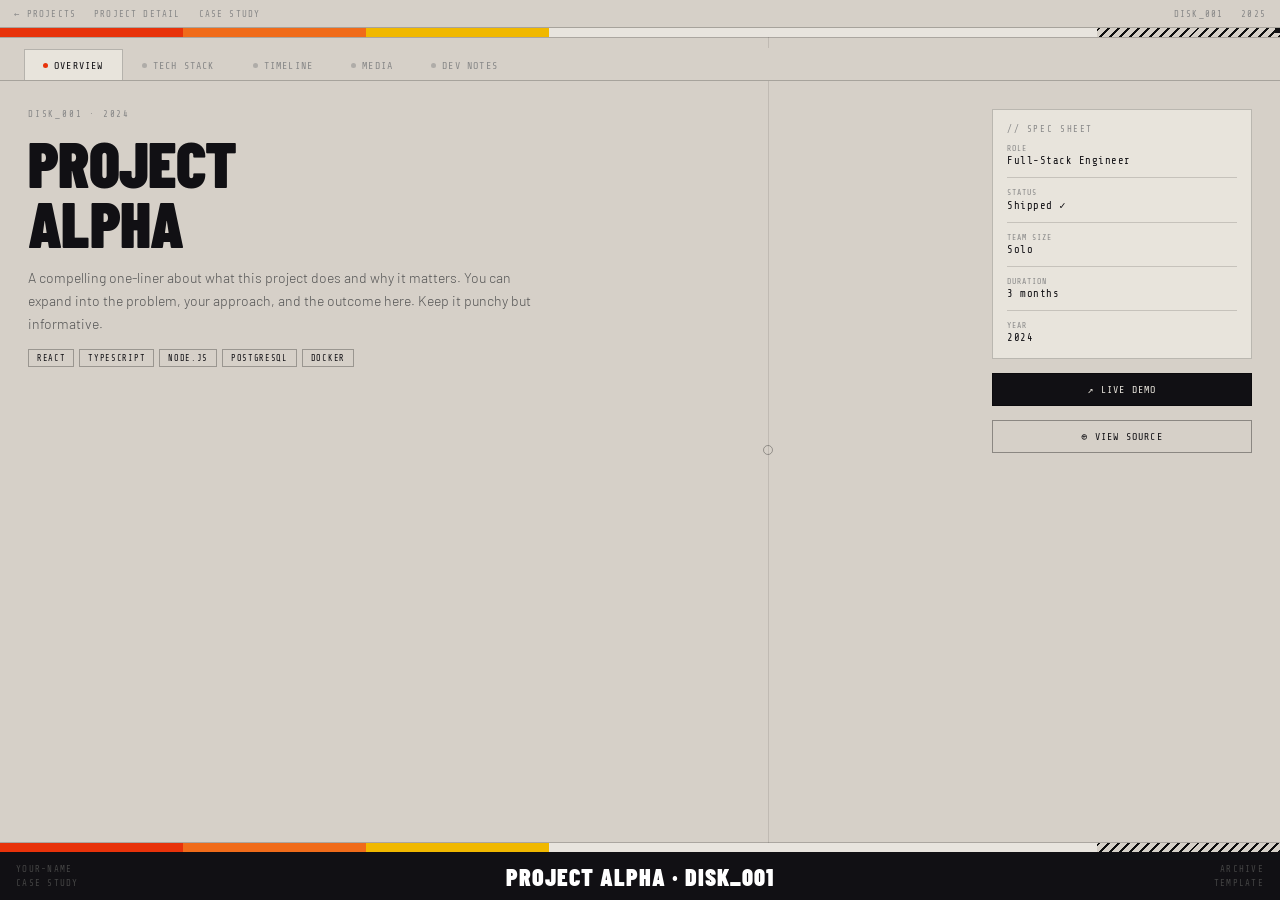
==== project-detail.html @ fe37626b "Add files via upload" ====
<!DOCTYPE html>
<html lang="en">
<head>
  <meta charset="UTF-8">
  <meta name="viewport" content="width=device-width, initial-scale=1.0">
  <title>Project Detail — Your Name</title>
  <link rel="stylesheet" href="style.css">
  <style>
    .detail-layout {
      display: grid;
      grid-template-rows: auto 1fr;
      height: 100%;
    }

    /* ── archive tab bar ── */
    .tab-bar {
      border-bottom: 0.5px solid rgba(0,0,0,0.22);
      display: flex;
      align-items: flex-end;
      gap: 0;
      padding: 0 24px;
      background: var(--bg);
      overflow-x: auto;
      flex-shrink: 0;
    }
    .tab-bar::-webkit-scrollbar { height: 0; }

    .archive-tab {
      font-family: var(--mono);
      font-size: 10px;
      letter-spacing: 0.12em;
      text-transform: uppercase;
      padding: 10px 18px;
      cursor: pointer;
      border: 0.5px solid transparent;
      border-bottom: none;
      color: var(--ink-light);
      background: transparent;
      white-space: nowrap;
      transition: color 0.15s, background 0.15s;
      position: relative;
      bottom: -0.5px;
      display: flex;
      align-items: center;
      gap: 6px;
      user-select: none;
    }
    .archive-tab:hover { color: var(--ink); }
    .archive-tab.active {
      color: var(--ink);
      background: var(--paper);
      border-color: rgba(0,0,0,0.22);
      border-bottom-color: var(--paper);
    }
    .tab-dot {
      width: 5px; height: 5px; border-radius: 50%;
      background: currentColor; opacity: 0.5;
    }
    .archive-tab.active .tab-dot { background: var(--accent); opacity: 1; }

    /* ── tab content ── */
    .tab-content-area {
      overflow: hidden;
      position: relative;
    }

    .tab-panel {
      display: none;
      height: 100%;
      overflow-y: auto;
      padding: 28px 28px;
    }
    .tab-panel::-webkit-scrollbar { width: 4px; }
    .tab-panel::-webkit-scrollbar-thumb { background: rgba(0,0,0,0.15); }
    .tab-panel.active {
      display: grid;
      animation: panelIn 0.25s ease forwards;
    }

    @keyframes panelIn { from{opacity:0;transform:translateY(6px)} to{opacity:1;transform:translateY(0)} }

    /* ── overview panel ── */
    #tab-overview {
      grid-template-columns: 1fr 260px;
      gap: 32px;
      align-content: start;
    }

    .overview-main { display: flex; flex-direction: column; gap: 14px; }
    .proj-num {
      font-family: var(--mono); font-size: 9px;
      letter-spacing: 0.2em; color: var(--ink-light);
      text-transform: uppercase;
    }
    .proj-title {
      font-family: var(--condensed);
      font-size: clamp(2.5rem, 5vw, 4rem);
      font-weight: 900;
      text-transform: uppercase;
      line-height: 0.93;
      letter-spacing: -0.01em;
    }
    .proj-tagline {
      font-size: 14px; color: #555; line-height: 1.65;
      font-weight: 300; max-width: 520px;
    }
    .tag-row { display: flex; flex-wrap: wrap; gap: 5px; }
    .ptag {
      font-family: var(--mono); font-size: 8.5px;
      letter-spacing: 0.08em; padding: 3px 8px;
      border: 0.5px solid rgba(0,0,0,0.28);
      text-transform: uppercase;
    }

    .overview-sidebar { display: flex; flex-direction: column; gap: 14px; }
    .spec-card {
      border: 0.5px solid rgba(0,0,0,0.2);
      padding: 14px;
      background: var(--paper);
      display: flex; flex-direction: column; gap: 10px;
    }
    .spec-card-title {
      font-family: var(--mono); font-size: 9px;
      letter-spacing: 0.18em; color: var(--ink-light);
      text-transform: uppercase;
    }
    .spec-row { display: flex; flex-direction: column; gap: 2px; }
    .spec-label {
      font-family: var(--mono); font-size: 8px;
      letter-spacing: 0.12em; color: var(--ink-light);
      text-transform: uppercase;
    }
    .spec-val {
      font-family: var(--mono); font-size: 10.5px;
      color: var(--ink); letter-spacing: 0.05em;
    }
    .spec-divider { border: none; border-top: 0.5px solid rgba(0,0,0,0.15); }

    .action-btn {
      padding: 10px 14px;
      border: 0.5px solid rgba(0,0,0,0.35);
      background: var(--ink); color: var(--paper);
      font-family: var(--mono); font-size: 10px;
      letter-spacing: 0.12em; text-transform: uppercase;
      cursor: pointer; text-decoration: none; text-align: center;
      display: block;
      transition: background 0.15s;
    }
    .action-btn:hover { background: var(--accent); border-color: var(--accent); }
    .action-btn.outline {
      background: transparent; color: var(--ink);
    }
    .action-btn.outline:hover { background: rgba(0,0,0,0.06); }

    /* ── tech stack panel ── */
    #tab-stack { grid-template-columns: 1fr 1fr; gap: 20px; align-content: start; }

    .stack-section { display: flex; flex-direction: column; gap: 10px; }
    .stack-section-title {
      font-family: var(--mono); font-size: 9px;
      letter-spacing: 0.18em; color: var(--ink-light);
      text-transform: uppercase; padding-bottom: 6px;
      border-bottom: 0.5px solid rgba(0,0,0,0.15);
    }
    .stack-item {
      display: flex; align-items: center; gap: 10px;
      padding: 8px 10px;
      border: 0.5px solid rgba(0,0,0,0.15);
      background: var(--paper);
    }
    .stack-icon {
      font-family: var(--mono); font-size: 9px;
      color: var(--ink-light); min-width: 24px;
      letter-spacing: 0.05em;
    }
    .stack-name { font-size: 13px; font-weight: 500; }
    .stack-role { font-family: var(--mono); font-size: 9px; color: var(--ink-light); margin-left: auto; letter-spacing: 0.08em; }

    /* ── timeline panel ── */
    #tab-timeline { grid-template-columns: 1fr; align-content: start; gap: 0; }

    .timeline { position: relative; padding-left: 28px; }
    .timeline::before {
      content: '';
      position: absolute;
      left: 6px; top: 8px; bottom: 8px;
      width: 0.5px; background: rgba(0,0,0,0.2);
    }
    .timeline-item {
      position: relative;
      padding: 0 0 24px 20px;
      animation: fadeUp 0.3s ease forwards;
    }
    .timeline-dot {
      position: absolute;
      left: -22px; top: 6px;
      width: 8px; height: 8px; border-radius: 50%;
      background: var(--ink);
      border: 2px solid var(--bg);
    }
    .timeline-dot.accent { background: var(--accent); }
    .tl-date {
      font-family: var(--mono); font-size: 9px;
      letter-spacing: 0.12em; color: var(--ink-light);
      text-transform: uppercase; margin-bottom: 3px;
    }
    .tl-title { font-size: 14px; font-weight: 500; margin-bottom: 4px; }
    .tl-desc { font-size: 12.5px; color: #555; line-height: 1.6; font-weight: 300; }

    /* ── media panel ── */
    #tab-media { grid-template-columns: repeat(auto-fill, minmax(200px, 1fr)); gap: 10px; align-content: start; }

    .media-card {
      aspect-ratio: 16/10;
      border: 0.5px solid rgba(0,0,0,0.2);
      background: var(--ink);
      position: relative;
      overflow: hidden;
      cursor: pointer;
    }
    .media-card::after {
      content: attr(data-label);
      position: absolute; inset: 0;
      display: flex; align-items: center; justify-content: center;
      font-family: var(--mono); font-size: 10px;
      letter-spacing: 0.12em; color: rgba(255,255,255,0.3);
      text-transform: uppercase;
    }

    /* ── notes panel ── */
    #tab-notes { grid-template-columns: 1fr; align-content: start; gap: 0; }

    .notes-area {
      border: 0.5px solid rgba(0,0,0,0.2);
      background: var(--paper);
      padding: 20px;
      min-height: 300px;
      font-family: var(--mono);
      font-size: 12px;
      line-height: 1.8;
      color: var(--ink);
      resize: none;
      width: 100%;
      outline: none;
      letter-spacing: 0.04em;
    }
    .notes-header {
      font-family: var(--mono); font-size: 9px;
      letter-spacing: 0.18em; color: var(--ink-light);
      text-transform: uppercase; margin-bottom: 10px;
    }

    hr.panel-divider { border: none; border-top: 0.5px solid rgba(0,0,0,0.15); margin: 6px 0; }
  </style>
</head>
<body>
  <div class="page-wrapper">

    <div class="grid-overlay">
      <div class="gl gl-v" style="left:60%"></div>
      <div class="crosshair" style="top:50%;left:60%"></div>
      <div class="reg-mark" style="top:28px;left:0"></div>
      <div class="reg-mark" style="top:28px;right:0"></div>
    </div>

    <header class="topbar">
      <div class="topbar-left">
        <a href="projects.html" data-nav style="color:inherit;text-decoration:none;letter-spacing:0.13em;">← PROJECTS</a>
        <span>PROJECT DETAIL</span>
        <span>CASE STUDY</span>
      </div>
      <div class="topbar-right">
        <span>DISK_001</span>
        <span>2025</span>
      </div>
    </header>

    <div class="color-bar top">
      <div class="cs cs-red"></div><div class="cs cs-orange"></div>
      <div class="cs cs-yellow"></div><div class="cs cs-white"></div>
      <div class="cs cs-hatch"></div>
    </div>

    <div class="content-area">
      <div class="detail-layout">

        <!-- archive tab bar -->
        <div class="tab-bar">
          <div class="archive-tab active" data-tab="overview"><span class="tab-dot"></span>Overview</div>
          <div class="archive-tab" data-tab="stack"><span class="tab-dot"></span>Tech Stack</div>
          <div class="archive-tab" data-tab="timeline"><span class="tab-dot"></span>Timeline</div>
          <div class="archive-tab" data-tab="media"><span class="tab-dot"></span>Media</div>
          <div class="archive-tab" data-tab="notes"><span class="tab-dot"></span>Dev Notes</div>
        </div>

        <!-- panels -->
        <div class="tab-content-area">

          <!-- OVERVIEW -->
          <div class="tab-panel active" id="tab-overview">
            <div class="overview-main">
              <div class="proj-num">DISK_001 · 2024</div>
              <div class="proj-title">Project<br>Alpha</div>
              <p class="proj-tagline">A compelling one-liner about what this project does and why it matters. You can expand into the problem, your approach, and the outcome here. Keep it punchy but informative.</p>
              <div class="tag-row">
                <span class="ptag">React</span>
                <span class="ptag">TypeScript</span>
                <span class="ptag">Node.js</span>
                <span class="ptag">PostgreSQL</span>
                <span class="ptag">Docker</span>
              </div>
            </div>
            <div class="overview-sidebar">
              <div class="spec-card">
                <div class="spec-card-title">// Spec Sheet</div>
                <div class="spec-row">
                  <span class="spec-label">Role</span>
                  <span class="spec-val">Full-Stack Engineer</span>
                </div>
                <hr class="spec-divider">
                <div class="spec-row">
                  <span class="spec-label">Status</span>
                  <span class="spec-val">Shipped ✓</span>
                </div>
                <hr class="spec-divider">
                <div class="spec-row">
                  <span class="spec-label">Team Size</span>
                  <span class="spec-val">Solo</span>
                </div>
                <hr class="spec-divider">
                <div class="spec-row">
                  <span class="spec-label">Duration</span>
                  <span class="spec-val">3 months</span>
                </div>
                <hr class="spec-divider">
                <div class="spec-row">
                  <span class="spec-label">Year</span>
                  <span class="spec-val">2024</span>
                </div>
              </div>
              <a class="action-btn" href="#" target="_blank">↗ Live Demo</a>
              <a class="action-btn outline" href="#" target="_blank">⊕ View Source</a>
            </div>
          </div>

          <!-- TECH STACK -->
          <div class="tab-panel" id="tab-stack">
            <div class="stack-section">
              <div class="stack-section-title">// Frontend</div>
              <div class="stack-item"><span class="stack-icon">01</span><span class="stack-name">React 18</span><span class="stack-role">UI Framework</span></div>
              <div class="stack-item"><span class="stack-icon">02</span><span class="stack-name">TypeScript</span><span class="stack-role">Language</span></div>
              <div class="stack-item"><span class="stack-icon">03</span><span class="stack-name">Tailwind CSS</span><span class="stack-role">Styling</span></div>
            </div>
            <div class="stack-section">
              <div class="stack-section-title">// Backend</div>
              <div class="stack-item"><span class="stack-icon">04</span><span class="stack-name">Node.js</span><span class="stack-role">Runtime</span></div>
              <div class="stack-item"><span class="stack-icon">05</span><span class="stack-name">PostgreSQL</span><span class="stack-role">Database</span></div>
              <div class="stack-item"><span class="stack-icon">06</span><span class="stack-name">Redis</span><span class="stack-role">Cache</span></div>
            </div>
            <div class="stack-section">
              <div class="stack-section-title">// Infrastructure</div>
              <div class="stack-item"><span class="stack-icon">07</span><span class="stack-name">Docker</span><span class="stack-role">Containers</span></div>
              <div class="stack-item"><span class="stack-icon">08</span><span class="stack-name">AWS EC2</span><span class="stack-role">Hosting</span></div>
            </div>
            <div class="stack-section">
              <div class="stack-section-title">// Tooling</div>
              <div class="stack-item"><span class="stack-icon">09</span><span class="stack-name">Vite</span><span class="stack-role">Build</span></div>
              <div class="stack-item"><span class="stack-icon">10</span><span class="stack-name">GitHub Actions</span><span class="stack-role">CI/CD</span></div>
            </div>
          </div>

          <!-- TIMELINE -->
          <div class="tab-panel" id="tab-timeline">
            <div class="timeline">
              <div class="timeline-item">
                <div class="timeline-dot accent"></div>
                <div class="tl-date">Week 1–2</div>
                <div class="tl-title">Scoping & Architecture</div>
                <div class="tl-desc">Defined the problem space, researched existing solutions, and designed the system architecture. Set up monorepo, CI/CD pipeline, and initial DB schema.</div>
              </div>
              <div class="timeline-item">
                <div class="timeline-dot"></div>
                <div class="tl-date">Week 3–5</div>
                <div class="tl-title">Core Backend</div>
                <div class="tl-desc">Built the API layer, authentication system, and primary data models. Implemented caching strategy and optimized queries for performance.</div>
              </div>
              <div class="timeline-item">
                <div class="timeline-dot"></div>
                <div class="tl-date">Week 6–9</div>
                <div class="tl-title">Frontend Build</div>
                <div class="tl-desc">Developed the full UI from wireframes. Integrated with backend APIs, handled edge cases and loading states, polished interactions.</div>
              </div>
              <div class="timeline-item">
                <div class="timeline-dot"></div>
                <div class="tl-date">Week 10–11</div>
                <div class="tl-title">Testing & QA</div>
                <div class="tl-desc">Wrote unit and integration tests. Load tested the API. Fixed bugs found in user testing sessions.</div>
              </div>
              <div class="timeline-item">
                <div class="timeline-dot accent"></div>
                <div class="tl-date">Week 12</div>
                <div class="tl-title">Deployment & Launch</div>
                <div class="tl-desc">Deployed to production. Monitored metrics for the first week post-launch. Shipped minor patches based on early user feedback.</div>
              </div>
            </div>
          </div>

          <!-- MEDIA -->
          <div class="tab-panel" id="tab-media">
            <div class="media-card" data-label="Screenshot 01"></div>
            <div class="media-card" data-label="Screenshot 02"></div>
            <div class="media-card" data-label="Architecture Diagram"></div>
            <div class="media-card" data-label="Mobile View"></div>
            <div class="media-card" data-label="Dashboard"></div>
            <div class="media-card" data-label="Add Screenshot"></div>
          </div>

          <!-- DEV NOTES -->
          <div class="tab-panel" id="tab-notes">
            <div class="notes-header">// dev_notes.txt — editable</div>
            <textarea class="notes-area" spellcheck="false" placeholder="Add development notes, learnings, challenges, or reflections here...

// CHALLENGES
- Describe a technical challenge you faced and how you solved it.

// LEARNINGS  
- What did this project teach you?
- What would you do differently?

// IMPACT
- User count, performance metrics, or other measurable outcomes.
            "></textarea>
          </div>

        </div>
      </div>
    </div>

    <div class="color-bar bottom">
      <div class="cs cs-red"></div><div class="cs cs-orange"></div>
      <div class="cs cs-yellow"></div><div class="cs cs-white"></div>
      <div class="cs cs-hatch"></div>
    </div>
    <footer class="bottom-bar">
      <div class="bb-left">YOUR-NAME<br>CASE STUDY</div>
      <div class="bb-center">PROJECT ALPHA · DISK_001</div>
      <div class="bb-right">ARCHIVE<br>TEMPLATE</div>
    </footer>
  </div>

  <script src="nav.js"></script>
  <script>
    document.querySelectorAll('.archive-tab').forEach(tab => {
      tab.addEventListener('click', () => {
        document.querySelectorAll('.archive-tab').forEach(t => t.classList.remove('active'));
        document.querySelectorAll('.tab-panel').forEach(p => p.classList.remove('active'));
        tab.classList.add('active');
        document.getElementById('tab-' + tab.dataset.tab).classList.add('active');
      });
    });
  </script>
</body>
</html>
---- style.css ----
@import url('https://fonts.googleapis.com/css2?family=Share+Tech+Mono&family=Barlow:ital,wght@0,300;0,400;0,500;0,700;0,900;1,300&family=Barlow+Condensed:wght@400;700;900&display=swap');

/* ── reset & base ── */
*, *::before, *::after { box-sizing: border-box; margin: 0; padding: 0; }

:root {
  --bg:        #d6d0c8;
  --bg-dark:   #111014;
  --ink:       #111014;
  --ink-mid:   #555;
  --ink-light: #888;
  --accent:    #e8320a;
  --accent2:   #f0b800;
  --green:     #00ffb4;
  --paper:     #e8e4dc;
  --mono:      'Share Tech Mono', monospace;
  --condensed: 'Barlow Condensed', sans-serif;
  --sans:      'Barlow', sans-serif;
  --grid-line: rgba(0,0,0,0.1);
}

html, body {
  height: 100%;
  overflow: hidden;
  background: var(--bg);
  color: var(--ink);
  font-family: var(--sans);
}

/* ── page transitions ── */
.page-wrapper {
  position: fixed;
  inset: 0;
  opacity: 0;
  transform: translateY(12px);
  animation: pageIn 0.45s cubic-bezier(0.22,1,0.36,1) forwards;
}

@keyframes pageIn {
  to { opacity: 1; transform: translateY(0); }
}

.page-exit {
  animation: pageOut 0.3s cubic-bezier(0.4,0,1,1) forwards !important;
}

@keyframes pageOut {
  to { opacity: 0; transform: translateY(-10px); }
}

/* ── grid overlay ── */
.grid-overlay {
  position: fixed;
  inset: 0;
  pointer-events: none;
  z-index: 0;
}
.gl { position: absolute; background: var(--grid-line); }
.gl-h { left: 0; right: 0; height: 0.5px; }
.gl-v { top: 0; bottom: 0; width: 0.5px; }
.crosshair {
  position: absolute;
  width: 10px; height: 10px;
  border: 1px solid rgba(0,0,0,0.3);
  border-radius: 50%;
  transform: translate(-50%,-50%);
}
.reg-mark {
  position: absolute;
  width: 5px; height: 5px;
  background: var(--ink);
}

/* ── topbar ── */
.topbar {
  position: fixed;
  top: 0; left: 0; right: 0;
  height: 28px;
  border-bottom: 0.5px solid rgba(0,0,0,0.22);
  display: flex;
  align-items: center;
  justify-content: space-between;
  padding: 0 14px;
  font-family: var(--mono);
  font-size: 9px;
  letter-spacing: 0.13em;
  color: var(--ink-light);
  text-transform: uppercase;
  z-index: 100;
  background: var(--bg);
}
.topbar-left { display: flex; gap: 18px; }
.topbar-right { display: flex; gap: 18px; align-items: center; }
.status-dot {
  width: 5px; height: 5px; border-radius: 50%;
  background: var(--accent);
  display: inline-block;
  animation: pulse 2.2s ease infinite;
}
@keyframes pulse { 0%,100%{opacity:1} 50%{opacity:0.25} }

/* ── color bar ── */
.color-bar {
  position: fixed;
  left: 0; right: 0;
  height: 10px;
  display: flex;
  z-index: 100;
}
.color-bar.top { top: 28px; border-bottom: 0.5px solid rgba(0,0,0,0.2); }
.color-bar.bottom { bottom: 48px; border-top: 0.5px solid rgba(0,0,0,0.2); }
.cs { flex: 1; }
.cs-red    { background: #e8320a; }
.cs-orange { background: #f06b1a; }
.cs-yellow { background: #f0b800; }
.cs-white  { background: #e8e4de; flex: 3; }
.cs-hatch  {
  flex: 1;
  background: repeating-linear-gradient(-45deg,#111 0,#111 2px,transparent 2px,transparent 7px);
}

/* ── bottom bar ── */
.bottom-bar {
  position: fixed;
  bottom: 0; left: 0; right: 0;
  height: 48px;
  background: var(--bg-dark);
  display: grid;
  grid-template-columns: 1fr auto 1fr;
  align-items: center;
  padding: 0 16px;
  z-index: 100;
}
.bb-left, .bb-right {
  font-family: var(--mono);
  font-size: 9px;
  letter-spacing: 0.14em;
  color: #444;
  text-transform: uppercase;
  line-height: 1.6;
}
.bb-right { text-align: right; }
.bb-center {
  font-family: var(--condensed);
  font-size: clamp(1rem, 2vw, 1.5rem);
  font-weight: 900;
  letter-spacing: 0.04em;
  color: #fff;
  text-transform: uppercase;
  white-space: nowrap;
}

/* ── main content area ── */
.content-area {
  position: fixed;
  top: 48px; /* topbar + colorbar */
  bottom: 58px; /* colorbar + bottombar */
  left: 0; right: 0;
  overflow: hidden;
  z-index: 1;
}

/* ── nav link transition helper ── */
a.nav-link {
  text-decoration: none;
  cursor: pointer;
}
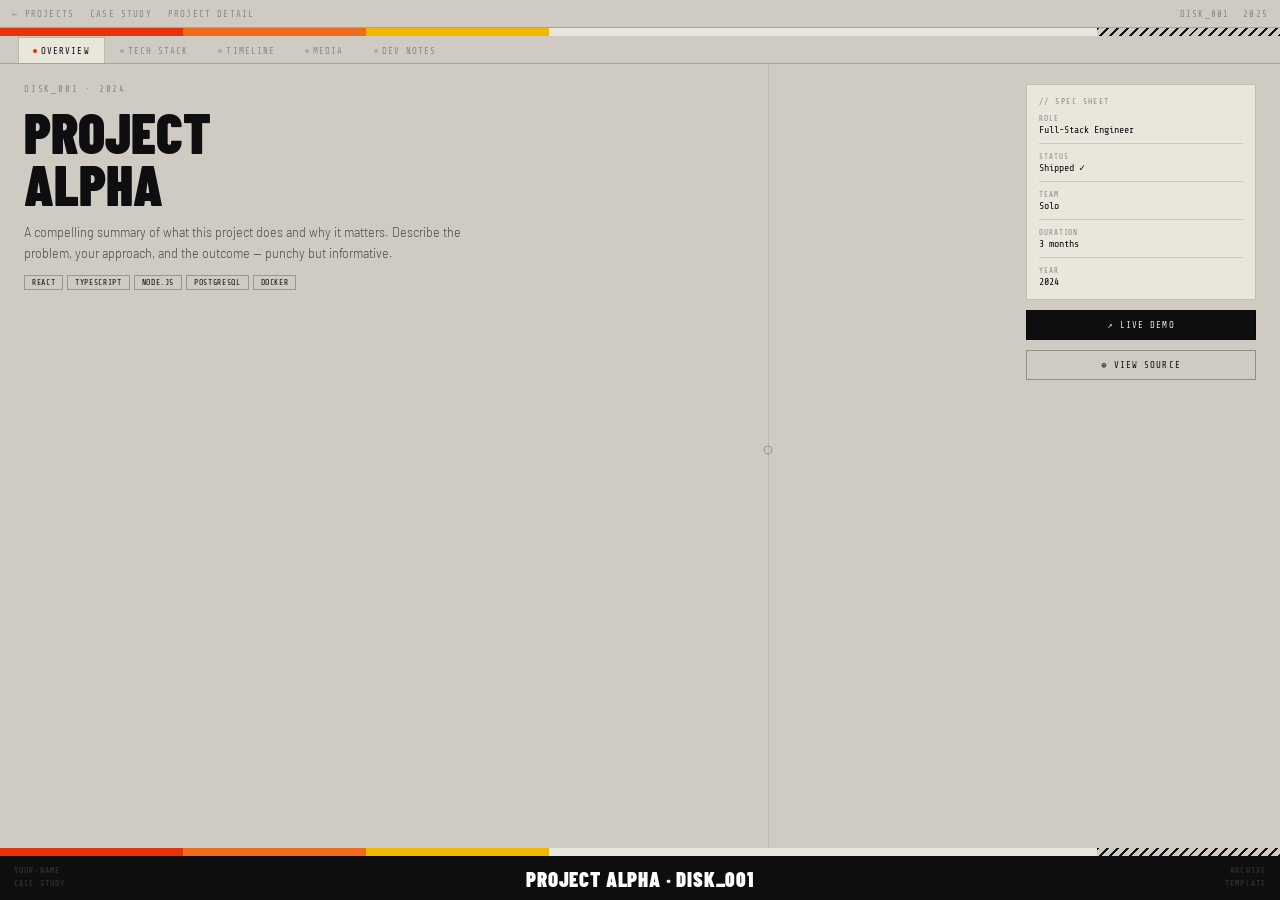
==== commit 07c845c3: "Wassup" ====
--- a/project-detail.html
+++ b/project-detail.html
@@ -6,303 +6,109 @@
   <title>Project Detail — Your Name</title>
   <link rel="stylesheet" href="style.css">
   <style>
-    .detail-layout {
-      display: grid;
-      grid-template-rows: auto 1fr;
-      height: 100%;
+    .pd-layout { display: grid; grid-template-rows: auto 1fr; height: 100%; }
+    .panel-wrap { overflow: hidden; position: relative; }
+    .panel { display: none; height: 100%; overflow-y: auto; padding: 20px 24px; }
+    .panel.on { display: grid; animation: fup .25s ease forwards; }
+
+    /* ── OVERVIEW ── */
+    #p-overview { grid-template-columns: 1fr 230px; gap: 24px; align-content: start; }
+    .ov-main { display: flex; flex-direction: column; gap: 12px; }
+    .proj-num   { font-family: var(--mono); font-size: 9px; letter-spacing: .2em; color: var(--ink-light); text-transform: uppercase; }
+    .proj-title { font-family: var(--cond); font-size: clamp(2rem,5vw,3.5rem); font-weight: 900; text-transform: uppercase; line-height: .93; }
+    .proj-desc  { font-size: 12.5px; color: #444; line-height: 1.65; font-weight: 300; max-width: 480px; }
+    .ptag-row { display: flex; flex-wrap: wrap; gap: 4px; }
+    .ptag { font-family: var(--mono); font-size: 8px; letter-spacing: .08em; padding: 2px 7px; border: .5px solid rgba(0,0,0,.26); text-transform: uppercase; }
+    .ov-side { display: flex; flex-direction: column; gap: 10px; }
+    .spec-card { border: .5px solid rgba(0,0,0,.18); padding: 12px; background: var(--paper); display: flex; flex-direction: column; gap: 8px; }
+    .sc-title { font-family: var(--mono); font-size: 8px; letter-spacing: .18em; color: var(--ink-light); text-transform: uppercase; }
+    .sr { display: flex; flex-direction: column; gap: 1px; }
+    .sr-l { font-family: var(--mono); font-size: 7.5px; letter-spacing: .12em; color: var(--ink-light); text-transform: uppercase; }
+    .sr-v { font-family: var(--mono); font-size: 10px; color: var(--ink); }
+    .sc-div { border: none; border-top: .5px solid rgba(0,0,0,.13); }
+
+    /* ── TECH STACK ── */
+    #p-stack { grid-template-columns: 1fr 1fr; gap: 14px; align-content: start; }
+    .stk-sec { display: flex; flex-direction: column; gap: 7px; }
+    .stk-sec-t { font-family: var(--mono); font-size: 8px; letter-spacing: .18em; color: var(--ink-light); text-transform: uppercase; padding-bottom: 5px; border-bottom: .5px solid rgba(0,0,0,.12); }
+    .stk-item { display: flex; align-items: center; gap: 8px; padding: 6px 9px; border: .5px solid rgba(0,0,0,.12); background: var(--paper); }
+    .stk-ic { font-family: var(--mono); font-size: 8px; color: var(--ink-light); min-width: 20px; }
+    .stk-nm { font-size: 12.5px; font-weight: 500; }
+    .stk-rl { font-family: var(--mono); font-size: 8px; color: var(--ink-light); margin-left: auto; }
+
+    /* ── TIMELINE ── */
+    #p-timeline { display: block !important; }
+    .timeline { position: relative; padding-left: 24px; }
+    .timeline::before { content: ''; position: absolute; left: 4px; top: 8px; bottom: 8px; width: .5px; background: rgba(0,0,0,.18); }
+    .tl-item { position: relative; padding: 0 0 20px 16px; }
+    .tl-dot  { position: absolute; left: -20px; top: 6px; width: 8px; height: 8px; border-radius: 50%; background: var(--ink); border: 2px solid var(--bg); }
+    .tl-dot.acc { background: var(--accent); }
+    .tl-date { font-family: var(--mono); font-size: 8.5px; letter-spacing: .12em; color: var(--ink-light); text-transform: uppercase; margin-bottom: 2px; }
+    .tl-ttl  { font-size: 13.5px; font-weight: 500; margin-bottom: 3px; }
+    .tl-desc { font-size: 12px; color: #555; line-height: 1.6; font-weight: 300; }
+
+    /* ── MEDIA ── */
+    #p-media { grid-template-columns: repeat(auto-fill, minmax(180px, 1fr)); gap: 9px; align-content: start; }
+    .media-slot {
+      aspect-ratio: 16/10; border: .5px solid rgba(0,0,0,.18); background: var(--ink);
+      position: relative; overflow: hidden; cursor: pointer;
+      display: flex; align-items: center; justify-content: center;
     }
-
-    /* ── archive tab bar ── */
-    .tab-bar {
-      border-bottom: 0.5px solid rgba(0,0,0,0.22);
-      display: flex;
-      align-items: flex-end;
-      gap: 0;
-      padding: 0 24px;
-      background: var(--bg);
-      overflow-x: auto;
-      flex-shrink: 0;
-    }
-    .tab-bar::-webkit-scrollbar { height: 0; }
-
-    .archive-tab {
-      font-family: var(--mono);
-      font-size: 10px;
-      letter-spacing: 0.12em;
-      text-transform: uppercase;
-      padding: 10px 18px;
-      cursor: pointer;
-      border: 0.5px solid transparent;
-      border-bottom: none;
-      color: var(--ink-light);
-      background: transparent;
-      white-space: nowrap;
-      transition: color 0.15s, background 0.15s;
-      position: relative;
-      bottom: -0.5px;
-      display: flex;
-      align-items: center;
-      gap: 6px;
-      user-select: none;
-    }
-    .archive-tab:hover { color: var(--ink); }
-    .archive-tab.active {
-      color: var(--ink);
-      background: var(--paper);
-      border-color: rgba(0,0,0,0.22);
-      border-bottom-color: var(--paper);
-    }
-    .tab-dot {
-      width: 5px; height: 5px; border-radius: 50%;
-      background: currentColor; opacity: 0.5;
-    }
-    .archive-tab.active .tab-dot { background: var(--accent); opacity: 1; }
-
-    /* ── tab content ── */
-    .tab-content-area {
-      overflow: hidden;
-      position: relative;
-    }
-
-    .tab-panel {
-      display: none;
-      height: 100%;
-      overflow-y: auto;
-      padding: 28px 28px;
-    }
-    .tab-panel::-webkit-scrollbar { width: 4px; }
-    .tab-panel::-webkit-scrollbar-thumb { background: rgba(0,0,0,0.15); }
-    .tab-panel.active {
-      display: grid;
-      animation: panelIn 0.25s ease forwards;
-    }
-
-    @keyframes panelIn { from{opacity:0;transform:translateY(6px)} to{opacity:1;transform:translateY(0)} }
-
-    /* ── overview panel ── */
-    #tab-overview {
-      grid-template-columns: 1fr 260px;
-      gap: 32px;
-      align-content: start;
-    }
-
-    .overview-main { display: flex; flex-direction: column; gap: 14px; }
-    .proj-num {
-      font-family: var(--mono); font-size: 9px;
-      letter-spacing: 0.2em; color: var(--ink-light);
-      text-transform: uppercase;
-    }
-    .proj-title {
-      font-family: var(--condensed);
-      font-size: clamp(2.5rem, 5vw, 4rem);
-      font-weight: 900;
-      text-transform: uppercase;
-      line-height: 0.93;
-      letter-spacing: -0.01em;
-    }
-    .proj-tagline {
-      font-size: 14px; color: #555; line-height: 1.65;
-      font-weight: 300; max-width: 520px;
-    }
-    .tag-row { display: flex; flex-wrap: wrap; gap: 5px; }
-    .ptag {
-      font-family: var(--mono); font-size: 8.5px;
-      letter-spacing: 0.08em; padding: 3px 8px;
-      border: 0.5px solid rgba(0,0,0,0.28);
-      text-transform: uppercase;
-    }
-
-    .overview-sidebar { display: flex; flex-direction: column; gap: 14px; }
-    .spec-card {
-      border: 0.5px solid rgba(0,0,0,0.2);
-      padding: 14px;
-      background: var(--paper);
-      display: flex; flex-direction: column; gap: 10px;
-    }
-    .spec-card-title {
-      font-family: var(--mono); font-size: 9px;
-      letter-spacing: 0.18em; color: var(--ink-light);
-      text-transform: uppercase;
-    }
-    .spec-row { display: flex; flex-direction: column; gap: 2px; }
-    .spec-label {
-      font-family: var(--mono); font-size: 8px;
-      letter-spacing: 0.12em; color: var(--ink-light);
-      text-transform: uppercase;
-    }
-    .spec-val {
-      font-family: var(--mono); font-size: 10.5px;
-      color: var(--ink); letter-spacing: 0.05em;
-    }
-    .spec-divider { border: none; border-top: 0.5px solid rgba(0,0,0,0.15); }
-
-    .action-btn {
-      padding: 10px 14px;
-      border: 0.5px solid rgba(0,0,0,0.35);
-      background: var(--ink); color: var(--paper);
-      font-family: var(--mono); font-size: 10px;
-      letter-spacing: 0.12em; text-transform: uppercase;
-      cursor: pointer; text-decoration: none; text-align: center;
-      display: block;
-      transition: background 0.15s;
-    }
-    .action-btn:hover { background: var(--accent); border-color: var(--accent); }
-    .action-btn.outline {
-      background: transparent; color: var(--ink);
-    }
-    .action-btn.outline:hover { background: rgba(0,0,0,0.06); }
-
-    /* ── tech stack panel ── */
-    #tab-stack { grid-template-columns: 1fr 1fr; gap: 20px; align-content: start; }
-
-    .stack-section { display: flex; flex-direction: column; gap: 10px; }
-    .stack-section-title {
-      font-family: var(--mono); font-size: 9px;
-      letter-spacing: 0.18em; color: var(--ink-light);
-      text-transform: uppercase; padding-bottom: 6px;
-      border-bottom: 0.5px solid rgba(0,0,0,0.15);
-    }
-    .stack-item {
-      display: flex; align-items: center; gap: 10px;
-      padding: 8px 10px;
-      border: 0.5px solid rgba(0,0,0,0.15);
-      background: var(--paper);
-    }
-    .stack-icon {
-      font-family: var(--mono); font-size: 9px;
-      color: var(--ink-light); min-width: 24px;
-      letter-spacing: 0.05em;
-    }
-    .stack-name { font-size: 13px; font-weight: 500; }
-    .stack-role { font-family: var(--mono); font-size: 9px; color: var(--ink-light); margin-left: auto; letter-spacing: 0.08em; }
-
-    /* ── timeline panel ── */
-    #tab-timeline { grid-template-columns: 1fr; align-content: start; gap: 0; }
-
-    .timeline { position: relative; padding-left: 28px; }
-    .timeline::before {
-      content: '';
-      position: absolute;
-      left: 6px; top: 8px; bottom: 8px;
-      width: 0.5px; background: rgba(0,0,0,0.2);
-    }
-    .timeline-item {
-      position: relative;
-      padding: 0 0 24px 20px;
-      animation: fadeUp 0.3s ease forwards;
-    }
-    .timeline-dot {
-      position: absolute;
-      left: -22px; top: 6px;
-      width: 8px; height: 8px; border-radius: 50%;
-      background: var(--ink);
-      border: 2px solid var(--bg);
-    }
-    .timeline-dot.accent { background: var(--accent); }
-    .tl-date {
-      font-family: var(--mono); font-size: 9px;
-      letter-spacing: 0.12em; color: var(--ink-light);
-      text-transform: uppercase; margin-bottom: 3px;
-    }
-    .tl-title { font-size: 14px; font-weight: 500; margin-bottom: 4px; }
-    .tl-desc { font-size: 12.5px; color: #555; line-height: 1.6; font-weight: 300; }
-
-    /* ── media panel ── */
-    #tab-media { grid-template-columns: repeat(auto-fill, minmax(200px, 1fr)); gap: 10px; align-content: start; }
-
-    .media-card {
-      aspect-ratio: 16/10;
-      border: 0.5px solid rgba(0,0,0,0.2);
-      background: var(--ink);
-      position: relative;
-      overflow: hidden;
-      cursor: pointer;
-    }
-    .media-card::after {
-      content: attr(data-label);
-      position: absolute; inset: 0;
-      display: flex; align-items: center; justify-content: center;
-      font-family: var(--mono); font-size: 10px;
-      letter-spacing: 0.12em; color: rgba(255,255,255,0.3);
-      text-transform: uppercase;
-    }
-
-    /* ── notes panel ── */
-    #tab-notes { grid-template-columns: 1fr; align-content: start; gap: 0; }
-
-    .notes-area {
-      border: 0.5px solid rgba(0,0,0,0.2);
-      background: var(--paper);
-      padding: 20px;
-      min-height: 300px;
-      font-family: var(--mono);
-      font-size: 12px;
-      line-height: 1.8;
-      color: var(--ink);
-      resize: none;
-      width: 100%;
-      outline: none;
-      letter-spacing: 0.04em;
-    }
-    .notes-header {
-      font-family: var(--mono); font-size: 9px;
-      letter-spacing: 0.18em; color: var(--ink-light);
-      text-transform: uppercase; margin-bottom: 10px;
-    }
-
-    hr.panel-divider { border: none; border-top: 0.5px solid rgba(0,0,0,0.15); margin: 6px 0; }
+    .media-slot::after { content: attr(data-label); font-family: var(--mono); font-size: 9px; letter-spacing: .1em; color: rgba(255,255,255,.25); text-transform: uppercase; }
+
+    /* ── DEV NOTES ── */
+    #p-notes { display: flex !important; flex-direction: column; gap: 8px; }
+    .notes-hdr { font-family: var(--mono); font-size: 8.5px; letter-spacing: .18em; color: var(--ink-light); text-transform: uppercase; }
+    .notes-ta { border: .5px solid rgba(0,0,0,.18); background: var(--paper); padding: 13px; min-height: 260px; font-family: var(--mono); font-size: 11px; line-height: 1.8; color: var(--ink); resize: none; width: 100%; outline: none; letter-spacing: .04em; }
   </style>
 </head>
 <body>
-  <div class="page-wrapper">
-
-    <div class="grid-overlay">
-      <div class="gl gl-v" style="left:60%"></div>
-      <div class="crosshair" style="top:50%;left:60%"></div>
-      <div class="reg-mark" style="top:28px;left:0"></div>
-      <div class="reg-mark" style="top:28px;right:0"></div>
+<div class="site">
+  <div class="gov">
+    <div class="gl gl-v" style="left:60%"></div>
+    <div class="xhair" style="top:50%;left:60%"></div>
+    <div class="reg" style="top:0;left:0"></div><div class="reg" style="top:0;right:0"></div>
+  </div>
+
+  <header class="topbar">
+    <div class="tb-l">
+      <button class="back-btn" onclick="navigateTo('projects.html')">← PROJECTS</button>
+      <span>CASE STUDY</span><span id="tb-proj">PROJECT DETAIL</span>
     </div>
-
-    <header class="topbar">
-      <div class="topbar-left">
-        <a href="projects.html" data-nav style="color:inherit;text-decoration:none;letter-spacing:0.13em;">← PROJECTS</a>
-        <span>PROJECT DETAIL</span>
-        <span>CASE STUDY</span>
-      </div>
-      <div class="topbar-right">
-        <span>DISK_001</span>
-        <span>2025</span>
-      </div>
-    </header>
-
-    <div class="color-bar top">
-      <div class="cs cs-red"></div><div class="cs cs-orange"></div>
-      <div class="cs cs-yellow"></div><div class="cs cs-white"></div>
-      <div class="cs cs-hatch"></div>
-    </div>
-
-    <div class="content-area">
-      <div class="detail-layout">
-
-        <!-- archive tab bar -->
-        <div class="tab-bar">
-          <div class="archive-tab active" data-tab="overview"><span class="tab-dot"></span>Overview</div>
-          <div class="archive-tab" data-tab="stack"><span class="tab-dot"></span>Tech Stack</div>
-          <div class="archive-tab" data-tab="timeline"><span class="tab-dot"></span>Timeline</div>
-          <div class="archive-tab" data-tab="media"><span class="tab-dot"></span>Media</div>
-          <div class="archive-tab" data-tab="notes"><span class="tab-dot"></span>Dev Notes</div>
+    <div class="tb-r"><span>DISK_001</span><span>2025</span></div>
+  </header>
+
+  <div class="cbar"><div class="cs cs-r"></div><div class="cs cs-o"></div><div class="cs cs-y"></div><div class="cs cs-w"></div><div class="cs cs-h"></div></div>
+
+  <div class="content">
+    <div class="page-wrapper" style="height:100%">
+      <div class="pd-layout">
+
+        <!-- ── Archive tab bar ──
+             Add a new tab by copying a .atab div and a matching .panel div below.
+             Match data-tab to the panel id. -->
+        <div class="tab-bar" id="tabBar">
+          <div class="atab on" data-tab="p-overview"><span class="tab-dot"></span>Overview</div>
+          <div class="atab" data-tab="p-stack"><span class="tab-dot"></span>Tech Stack</div>
+          <div class="atab" data-tab="p-timeline"><span class="tab-dot"></span>Timeline</div>
+          <div class="atab" data-tab="p-media"><span class="tab-dot"></span>Media</div>
+          <div class="atab" data-tab="p-notes"><span class="tab-dot"></span>Dev Notes</div>
         </div>
 
-        <!-- panels -->
-        <div class="tab-content-area">
-
-          <!-- OVERVIEW -->
-          <div class="tab-panel active" id="tab-overview">
-            <div class="overview-main">
-              <div class="proj-num">DISK_001 · 2024</div>
-              <div class="proj-title">Project<br>Alpha</div>
-              <p class="proj-tagline">A compelling one-liner about what this project does and why it matters. You can expand into the problem, your approach, and the outcome here. Keep it punchy but informative.</p>
-              <div class="tag-row">
+        <div class="panel-wrap">
+
+          <!-- ═══ OVERVIEW ═══
+               ← CHANGE: Fill in your project name, description, and spec sheet values. -->
+          <div class="panel on" id="p-overview">
+            <div class="ov-main">
+              <div class="proj-num">DISK_001 · 2024</div><!-- ← CHANGE -->
+              <div class="proj-title">Project<br>Alpha</div><!-- ← CHANGE -->
+              <p class="proj-desc">
+                A compelling summary of what this project does and why it matters.
+                Describe the problem, your approach, and the outcome — punchy but informative.
+              </p><!-- ← CHANGE -->
+              <div class="ptag-row">
+                <!-- ← CHANGE: your tech tags -->
                 <span class="ptag">React</span>
                 <span class="ptag">TypeScript</span>
                 <span class="ptag">Node.js</span>
@@ -310,120 +116,105 @@
                 <span class="ptag">Docker</span>
               </div>
             </div>
-            <div class="overview-sidebar">
+            <div class="ov-side">
               <div class="spec-card">
-                <div class="spec-card-title">// Spec Sheet</div>
-                <div class="spec-row">
-                  <span class="spec-label">Role</span>
-                  <span class="spec-val">Full-Stack Engineer</span>
-                </div>
-                <hr class="spec-divider">
-                <div class="spec-row">
-                  <span class="spec-label">Status</span>
-                  <span class="spec-val">Shipped ✓</span>
-                </div>
-                <hr class="spec-divider">
-                <div class="spec-row">
-                  <span class="spec-label">Team Size</span>
-                  <span class="spec-val">Solo</span>
-                </div>
-                <hr class="spec-divider">
-                <div class="spec-row">
-                  <span class="spec-label">Duration</span>
-                  <span class="spec-val">3 months</span>
-                </div>
-                <hr class="spec-divider">
-                <div class="spec-row">
-                  <span class="spec-label">Year</span>
-                  <span class="spec-val">2024</span>
-                </div>
-              </div>
-              <a class="action-btn" href="#" target="_blank">↗ Live Demo</a>
-              <a class="action-btn outline" href="#" target="_blank">⊕ View Source</a>
-            </div>
-          </div>
-
-          <!-- TECH STACK -->
-          <div class="tab-panel" id="tab-stack">
-            <div class="stack-section">
-              <div class="stack-section-title">// Frontend</div>
-              <div class="stack-item"><span class="stack-icon">01</span><span class="stack-name">React 18</span><span class="stack-role">UI Framework</span></div>
-              <div class="stack-item"><span class="stack-icon">02</span><span class="stack-name">TypeScript</span><span class="stack-role">Language</span></div>
-              <div class="stack-item"><span class="stack-icon">03</span><span class="stack-name">Tailwind CSS</span><span class="stack-role">Styling</span></div>
-            </div>
-            <div class="stack-section">
-              <div class="stack-section-title">// Backend</div>
-              <div class="stack-item"><span class="stack-icon">04</span><span class="stack-name">Node.js</span><span class="stack-role">Runtime</span></div>
-              <div class="stack-item"><span class="stack-icon">05</span><span class="stack-name">PostgreSQL</span><span class="stack-role">Database</span></div>
-              <div class="stack-item"><span class="stack-icon">06</span><span class="stack-name">Redis</span><span class="stack-role">Cache</span></div>
-            </div>
-            <div class="stack-section">
-              <div class="stack-section-title">// Infrastructure</div>
-              <div class="stack-item"><span class="stack-icon">07</span><span class="stack-name">Docker</span><span class="stack-role">Containers</span></div>
-              <div class="stack-item"><span class="stack-icon">08</span><span class="stack-name">AWS EC2</span><span class="stack-role">Hosting</span></div>
-            </div>
-            <div class="stack-section">
-              <div class="stack-section-title">// Tooling</div>
-              <div class="stack-item"><span class="stack-icon">09</span><span class="stack-name">Vite</span><span class="stack-role">Build</span></div>
-              <div class="stack-item"><span class="stack-icon">10</span><span class="stack-name">GitHub Actions</span><span class="stack-role">CI/CD</span></div>
-            </div>
-          </div>
-
-          <!-- TIMELINE -->
-          <div class="tab-panel" id="tab-timeline">
+                <div class="sc-title">// Spec Sheet</div>
+                <div class="sr"><span class="sr-l">Role</span><span class="sr-v">Full-Stack Engineer</span></div><hr class="sc-div"><!-- ← CHANGE -->
+                <div class="sr"><span class="sr-l">Status</span><span class="sr-v">Shipped ✓</span></div><hr class="sc-div">
+                <div class="sr"><span class="sr-l">Team</span><span class="sr-v">Solo</span></div><hr class="sc-div">
+                <div class="sr"><span class="sr-l">Duration</span><span class="sr-v">3 months</span></div><hr class="sc-div">
+                <div class="sr"><span class="sr-l">Year</span><span class="sr-v">2024</span></div>
+              </div>
+              <button class="act-btn">↗ Live Demo</button>
+              <button class="act-btn out">⊕ View Source</button>
+            </div>
+          </div>
+
+          <!-- ═══ TECH STACK ═══
+               ← CHANGE: Update each .stk-item with your actual tools. -->
+          <div class="panel" id="p-stack">
+            <div class="stk-sec">
+              <div class="stk-sec-t">// Frontend</div>
+              <div class="stk-item"><span class="stk-ic">01</span><span class="stk-nm">React 18</span><span class="stk-rl">UI</span></div>
+              <div class="stk-item"><span class="stk-ic">02</span><span class="stk-nm">TypeScript</span><span class="stk-rl">Language</span></div>
+              <div class="stk-item"><span class="stk-ic">03</span><span class="stk-nm">Tailwind CSS</span><span class="stk-rl">Styling</span></div>
+            </div>
+            <div class="stk-sec">
+              <div class="stk-sec-t">// Backend</div>
+              <div class="stk-item"><span class="stk-ic">04</span><span class="stk-nm">Node.js</span><span class="stk-rl">Runtime</span></div>
+              <div class="stk-item"><span class="stk-ic">05</span><span class="stk-nm">PostgreSQL</span><span class="stk-rl">Database</span></div>
+              <div class="stk-item"><span class="stk-ic">06</span><span class="stk-nm">Redis</span><span class="stk-rl">Cache</span></div>
+            </div>
+            <div class="stk-sec">
+              <div class="stk-sec-t">// Infra</div>
+              <div class="stk-item"><span class="stk-ic">07</span><span class="stk-nm">Docker</span><span class="stk-rl">Containers</span></div>
+              <div class="stk-item"><span class="stk-ic">08</span><span class="stk-nm">AWS EC2</span><span class="stk-rl">Hosting</span></div>
+            </div>
+            <div class="stk-sec">
+              <div class="stk-sec-t">// Tooling</div>
+              <div class="stk-item"><span class="stk-ic">09</span><span class="stk-nm">Vite</span><span class="stk-rl">Build</span></div>
+              <div class="stk-item"><span class="stk-ic">10</span><span class="stk-nm">GitHub Actions</span><span class="stk-rl">CI/CD</span></div>
+            </div>
+          </div>
+
+          <!-- ═══ TIMELINE ═══
+               ← CHANGE: Add/edit milestone items.
+               .tl-dot.acc = red dot (for start/end milestones) -->
+          <div class="panel" id="p-timeline">
             <div class="timeline">
-              <div class="timeline-item">
-                <div class="timeline-dot accent"></div>
+              <div class="tl-item">
+                <div class="tl-dot acc"></div>
                 <div class="tl-date">Week 1–2</div>
-                <div class="tl-title">Scoping & Architecture</div>
-                <div class="tl-desc">Defined the problem space, researched existing solutions, and designed the system architecture. Set up monorepo, CI/CD pipeline, and initial DB schema.</div>
-              </div>
-              <div class="timeline-item">
-                <div class="timeline-dot"></div>
+                <div class="tl-ttl">Scoping & Architecture</div>
+                <div class="tl-desc">Defined problem space, designed system architecture, set up monorepo and CI/CD pipeline.</div>
+              </div>
+              <div class="tl-item">
+                <div class="tl-dot"></div>
                 <div class="tl-date">Week 3–5</div>
-                <div class="tl-title">Core Backend</div>
-                <div class="tl-desc">Built the API layer, authentication system, and primary data models. Implemented caching strategy and optimized queries for performance.</div>
-              </div>
-              <div class="timeline-item">
-                <div class="timeline-dot"></div>
+                <div class="tl-ttl">Core Backend</div>
+                <div class="tl-desc">API layer, authentication, data models, caching strategy, and query optimization.</div>
+              </div>
+              <div class="tl-item">
+                <div class="tl-dot"></div>
                 <div class="tl-date">Week 6–9</div>
-                <div class="tl-title">Frontend Build</div>
-                <div class="tl-desc">Developed the full UI from wireframes. Integrated with backend APIs, handled edge cases and loading states, polished interactions.</div>
-              </div>
-              <div class="timeline-item">
-                <div class="timeline-dot"></div>
+                <div class="tl-ttl">Frontend Build</div>
+                <div class="tl-desc">Full UI from wireframes to production. API integration, edge cases, loading states.</div>
+              </div>
+              <div class="tl-item">
+                <div class="tl-dot"></div>
                 <div class="tl-date">Week 10–11</div>
-                <div class="tl-title">Testing & QA</div>
-                <div class="tl-desc">Wrote unit and integration tests. Load tested the API. Fixed bugs found in user testing sessions.</div>
-              </div>
-              <div class="timeline-item">
-                <div class="timeline-dot accent"></div>
+                <div class="tl-ttl">Testing & QA</div>
+                <div class="tl-desc">Unit and integration tests, load testing, bug fixes from user testing sessions.</div>
+              </div>
+              <div class="tl-item">
+                <div class="tl-dot acc"></div>
                 <div class="tl-date">Week 12</div>
-                <div class="tl-title">Deployment & Launch</div>
-                <div class="tl-desc">Deployed to production. Monitored metrics for the first week post-launch. Shipped minor patches based on early user feedback.</div>
-              </div>
-            </div>
-          </div>
-
-          <!-- MEDIA -->
-          <div class="tab-panel" id="tab-media">
-            <div class="media-card" data-label="Screenshot 01"></div>
-            <div class="media-card" data-label="Screenshot 02"></div>
-            <div class="media-card" data-label="Architecture Diagram"></div>
-            <div class="media-card" data-label="Mobile View"></div>
-            <div class="media-card" data-label="Dashboard"></div>
-            <div class="media-card" data-label="Add Screenshot"></div>
-          </div>
-
-          <!-- DEV NOTES -->
-          <div class="tab-panel" id="tab-notes">
-            <div class="notes-header">// dev_notes.txt — editable</div>
-            <textarea class="notes-area" spellcheck="false" placeholder="Add development notes, learnings, challenges, or reflections here...
-
-// CHALLENGES
+                <div class="tl-ttl">Launch</div>
+                <div class="tl-desc">Deployed to production, monitored metrics, shipped patches from early user feedback.</div>
+              </div>
+            </div>
+          </div>
+
+          <!-- ═══ MEDIA ═══
+               ← CHANGE: Replace .media-slot divs with real <img> tags.
+               data-label is the placeholder text shown before images are added. -->
+          <div class="panel" id="p-media">
+            <div class="media-slot" data-label="Screenshot 01"></div>
+            <div class="media-slot" data-label="Screenshot 02"></div>
+            <div class="media-slot" data-label="Architecture Diagram"></div>
+            <div class="media-slot" data-label="Mobile View"></div>
+            <div class="media-slot" data-label="Dashboard"></div>
+            <div class="media-slot" data-label="Add Screenshot ↗"></div>
+          </div>
+
+          <!-- ═══ DEV NOTES ═══
+               Editable textarea — write your learnings and reflections here. -->
+          <div class="panel" id="p-notes">
+            <div class="notes-hdr">// dev_notes.txt — editable</div>
+            <textarea class="notes-ta" spellcheck="false" placeholder="// CHALLENGES
 - Describe a technical challenge you faced and how you solved it.
 
-// LEARNINGS  
+// LEARNINGS
 - What did this project teach you?
 - What would you do differently?
 
@@ -432,32 +223,32 @@
             "></textarea>
           </div>
 
-        </div>
-      </div>
+        </div><!-- end panel-wrap -->
+      </div><!-- end pd-layout -->
     </div>
-
-    <div class="color-bar bottom">
-      <div class="cs cs-red"></div><div class="cs cs-orange"></div>
-      <div class="cs cs-yellow"></div><div class="cs cs-white"></div>
-      <div class="cs cs-hatch"></div>
-    </div>
-    <footer class="bottom-bar">
-      <div class="bb-left">YOUR-NAME<br>CASE STUDY</div>
-      <div class="bb-center">PROJECT ALPHA · DISK_001</div>
-      <div class="bb-right">ARCHIVE<br>TEMPLATE</div>
-    </footer>
   </div>
 
-  <script src="nav.js"></script>
-  <script>
-    document.querySelectorAll('.archive-tab').forEach(tab => {
-      tab.addEventListener('click', () => {
-        document.querySelectorAll('.archive-tab').forEach(t => t.classList.remove('active'));
-        document.querySelectorAll('.tab-panel').forEach(p => p.classList.remove('active'));
-        tab.classList.add('active');
-        document.getElementById('tab-' + tab.dataset.tab).classList.add('active');
-      });
+  <div class="cbar"><div class="cs cs-r"></div><div class="cs cs-o"></div><div class="cs cs-y"></div><div class="cs cs-w"></div><div class="cs cs-h"></div></div>
+  <footer class="bbar">
+    <div class="bb-l">YOUR-NAME<br>CASE STUDY</div><!-- ← CHANGE -->
+    <div class="bb-c" id="bb-proj">PROJECT ALPHA · DISK_001</div><!-- ← CHANGE -->
+    <div class="bb-r">ARCHIVE<br>TEMPLATE</div>
+  </footer>
+</div>
+
+<script src="nav.js"></script>
+<script>
+  /* Tab switching — works for any tab/panel pair as long as
+     data-tab on .atab matches the id on .panel */
+  document.querySelectorAll('#tabBar .atab').forEach(tab => {
+    tab.addEventListener('click', () => {
+      document.querySelectorAll('#tabBar .atab').forEach(t => t.classList.remove('on'));
+      document.querySelectorAll('.panel').forEach(p => p.classList.remove('on'));
+      tab.classList.add('on');
+      const panel = document.getElementById(tab.dataset.tab);
+      if (panel) panel.classList.add('on');
     });
-  </script>
+  });
+</script>
 </body>
-</html>
+</html>
--- a/style.css
+++ b/style.css
@@ -1,148 +1,145 @@
-@import url('https://fonts.googleapis.com/css2?family=Share+Tech+Mono&family=Barlow:ital,wght@0,300;0,400;0,500;0,700;0,900;1,300&family=Barlow+Condensed:wght@400;700;900&display=swap');
-
-/* ── reset & base ── */
+/* ============================================================
+   style.css — Shared styles across all portfolio pages
+   Spec-sheet / access-card aesthetic
+   ============================================================ */
+
+@import url('https://fonts.googleapis.com/css2?family=Share+Tech+Mono&family=Barlow:wght@300;400;500;700&family=Barlow+Condensed:wght@700;900&display=swap');
+
+/* ── Reset ── */
 *, *::before, *::after { box-sizing: border-box; margin: 0; padding: 0; }
 
+/* ── Design tokens ─────────────────────────────────────────
+   Change these to retheme the whole site at once           */
 :root {
-  --bg:        #d6d0c8;
-  --bg-dark:   #111014;
-  --ink:       #111014;
+  --bg:        #d0cbc2;   /* warm gray page background */
+  --ink:       #0e0e10;   /* near-black for text */
   --ink-mid:   #555;
   --ink-light: #888;
-  --accent:    #e8320a;
-  --accent2:   #f0b800;
-  --green:     #00ffb4;
-  --paper:     #e8e4dc;
+  --accent:    #e8320a;   /* red — used for active states, borders */
+  --accent2:   #f0b800;   /* amber */
+  --paper:     #eae6dc;   /* slightly off-white card surfaces */
   --mono:      'Share Tech Mono', monospace;
-  --condensed: 'Barlow Condensed', sans-serif;
+  --cond:      'Barlow Condensed', sans-serif;
   --sans:      'Barlow', sans-serif;
-  --grid-line: rgba(0,0,0,0.1);
+  --gl:        rgba(0,0,0,0.09); /* grid line color */
 }
 
 html, body {
   height: 100%;
-  overflow: hidden;
+  overflow: hidden;       /* prevents page scroll — everything scrolls inside panels */
+  font-family: var(--sans);
   background: var(--bg);
   color: var(--ink);
-  font-family: var(--sans);
-}
-
-/* ── page transitions ── */
-.page-wrapper {
-  position: fixed;
-  inset: 0;
-  opacity: 0;
-  transform: translateY(12px);
-  animation: pageIn 0.45s cubic-bezier(0.22,1,0.36,1) forwards;
-}
-
-@keyframes pageIn {
-  to { opacity: 1; transform: translateY(0); }
-}
-
-.page-exit {
-  animation: pageOut 0.3s cubic-bezier(0.4,0,1,1) forwards !important;
-}
-
-@keyframes pageOut {
-  to { opacity: 0; transform: translateY(-10px); }
-}
-
-/* ── grid overlay ── */
-.grid-overlay {
-  position: fixed;
-  inset: 0;
-  pointer-events: none;
-  z-index: 0;
-}
-.gl { position: absolute; background: var(--grid-line); }
+  -webkit-font-smoothing: antialiased;
+}
+
+/* ── Scrollbars ── */
+::-webkit-scrollbar { width: 3px; height: 3px; }
+::-webkit-scrollbar-thumb { background: rgba(0,0,0,0.2); }
+
+/* ── Site shell ─────────────────────────────────────────────
+   5-row grid: topbar / color-stripe / content / color-stripe / bottombar */
+.site {
+  display: grid;
+  grid-template-rows: 28px 8px 1fr 8px 44px;
+  height: 100vh;
+  min-height: 520px;
+  position: relative;
+}
+
+/* ── Background grid overlay ──
+   Decorative lines, crosshairs & corner marks like a spec sheet */
+.gov { position: absolute; inset: 0; pointer-events: none; z-index: 0; }
+.gl  { position: absolute; background: var(--gl); }
 .gl-h { left: 0; right: 0; height: 0.5px; }
 .gl-v { top: 0; bottom: 0; width: 0.5px; }
-.crosshair {
+.xhair {
   position: absolute;
-  width: 10px; height: 10px;
-  border: 1px solid rgba(0,0,0,0.3);
+  width: 9px; height: 9px;
+  border: 1px solid rgba(0,0,0,0.25);
   border-radius: 50%;
-  transform: translate(-50%,-50%);
-}
-.reg-mark {
-  position: absolute;
-  width: 5px; height: 5px;
-  background: var(--ink);
-}
-
-/* ── topbar ── */
+  transform: translate(-50%, -50%);
+}
+.reg { position: absolute; width: 4px; height: 4px; background: var(--ink); }
+
+/* ── Topbar ── */
 .topbar {
-  position: fixed;
-  top: 0; left: 0; right: 0;
-  height: 28px;
-  border-bottom: 0.5px solid rgba(0,0,0,0.22);
   display: flex;
   align-items: center;
   justify-content: space-between;
-  padding: 0 14px;
+  padding: 0 12px;
+  border-bottom: 0.5px solid rgba(0,0,0,0.2);
   font-family: var(--mono);
   font-size: 9px;
   letter-spacing: 0.13em;
   color: var(--ink-light);
   text-transform: uppercase;
-  z-index: 100;
   background: var(--bg);
-}
-.topbar-left { display: flex; gap: 18px; }
-.topbar-right { display: flex; gap: 18px; align-items: center; }
-.status-dot {
-  width: 5px; height: 5px; border-radius: 50%;
+  z-index: 10;
+}
+.tb-l { display: flex; gap: 16px; align-items: center; }
+.tb-r { display: flex; gap: 14px; align-items: center; }
+
+/* Back button — shown on all pages except home */
+.back-btn {
+  cursor: pointer;
+  color: var(--ink-light);
+  font-family: var(--mono);
+  font-size: 9px;
+  letter-spacing: 0.13em;
+  text-transform: uppercase;
+  transition: color 0.15s;
+  background: none; border: none;
+}
+.back-btn:hover { color: var(--ink); }
+
+/* Pulsing status dot */
+.sdot {
+  width: 5px; height: 5px;
+  border-radius: 50%;
   background: var(--accent);
   display: inline-block;
   animation: pulse 2.2s ease infinite;
 }
-@keyframes pulse { 0%,100%{opacity:1} 50%{opacity:0.25} }
-
-/* ── color bar ── */
-.color-bar {
-  position: fixed;
-  left: 0; right: 0;
-  height: 10px;
-  display: flex;
-  z-index: 100;
-}
-.color-bar.top { top: 28px; border-bottom: 0.5px solid rgba(0,0,0,0.2); }
-.color-bar.bottom { bottom: 48px; border-top: 0.5px solid rgba(0,0,0,0.2); }
-.cs { flex: 1; }
-.cs-red    { background: #e8320a; }
-.cs-orange { background: #f06b1a; }
-.cs-yellow { background: #f0b800; }
-.cs-white  { background: #e8e4de; flex: 3; }
-.cs-hatch  {
+@keyframes pulse { 0%,100%{opacity:1} 50%{opacity:0.2} }
+
+/* ── Color stripe bar ──
+   Inspired by racing livery (red / orange / yellow / paper / hatch)
+   Appears at top and bottom of content area */
+.cbar { display: flex; z-index: 5; height: 8px; }
+.cs   { flex: 1; }
+.cs-r { background: #e8320a; }
+.cs-o { background: #f06b1a; }
+.cs-y { background: #f0b800; }
+.cs-w { background: #e8e4de; flex: 3; }   /* wider white segment */
+.cs-h {
   flex: 1;
-  background: repeating-linear-gradient(-45deg,#111 0,#111 2px,transparent 2px,transparent 7px);
-}
-
-/* ── bottom bar ── */
-.bottom-bar {
-  position: fixed;
-  bottom: 0; left: 0; right: 0;
-  height: 48px;
-  background: var(--bg-dark);
+  background: repeating-linear-gradient(
+    -45deg, #111 0, #111 2px, transparent 2px, transparent 7px
+  );
+}
+
+/* ── Bottom bar ── */
+.bbar {
+  background: var(--ink);
   display: grid;
   grid-template-columns: 1fr auto 1fr;
   align-items: center;
-  padding: 0 16px;
-  z-index: 100;
-}
-.bb-left, .bb-right {
+  padding: 0 14px;
+  z-index: 10;
+}
+.bb-l, .bb-r {
   font-family: var(--mono);
-  font-size: 9px;
+  font-size: 8px;
   letter-spacing: 0.14em;
-  color: #444;
+  color: #3a3a3a;
   text-transform: uppercase;
   line-height: 1.6;
 }
-.bb-right { text-align: right; }
-.bb-center {
-  font-family: var(--condensed);
-  font-size: clamp(1rem, 2vw, 1.5rem);
+.bb-r { text-align: right; }
+.bb-c {
+  font-family: var(--cond);
+  font-size: clamp(0.85rem, 2vw, 1.3rem);
   font-weight: 900;
   letter-spacing: 0.04em;
   color: #fff;
@@ -150,18 +147,323 @@
   white-space: nowrap;
 }
 
-/* ── main content area ── */
-.content-area {
+/* ── Content area ──
+   Fills the middle row; each .page is absolutely positioned inside it */
+.content { overflow: hidden; position: relative; z-index: 1; }
+
+/* ── Page transitions ──
+   Pages start hidden, animate in when .active is added via JS */
+.page {
+  position: absolute;
+  inset: 0;
+  opacity: 0;
+  transform: translateY(8px);
+  transition: opacity 0.3s ease, transform 0.3s ease;
+  pointer-events: none;
+}
+.page.active {
+  opacity: 1;
+  transform: translateY(0);
+  pointer-events: all;
+}
+
+/* ── Shared fade-up animation (used for panels, detail loads, etc.) ── */
+@keyframes fup {
+  from { opacity: 0; transform: translateY(7px); }
+  to   { opacity: 1; transform: translateY(0); }
+}
+
+/* ── Toast notification (copy-to-clipboard feedback) ── */
+.toast {
   position: fixed;
-  top: 48px; /* topbar + colorbar */
-  bottom: 58px; /* colorbar + bottombar */
-  left: 0; right: 0;
-  overflow: hidden;
-  z-index: 1;
-}
-
-/* ── nav link transition helper ── */
-a.nav-link {
-  text-decoration: none;
+  bottom: 58px; left: 50%;
+  transform: translateX(-50%);
+  background: var(--ink); color: var(--paper);
+  font-family: var(--mono); font-size: 9px;
+  letter-spacing: 0.12em; text-transform: uppercase;
+  padding: 6px 14px;
+  opacity: 0; pointer-events: none;
+  transition: opacity 0.2s;
+  z-index: 200; white-space: nowrap;
+}
+.toast.show { opacity: 1; }
+
+/* ── Tag system ─────────────────────────────────────────────
+   5 categories, each gets a distinct color treatment         */
+.tag {
+  font-family: var(--mono); font-size: 7.5px;
+  letter-spacing: 0.08em; padding: 2px 7px;
+  border: 0.5px solid rgba(0,0,0,0.25);
+  background: rgba(0,0,0,0.04); text-transform: uppercase;
+  display: inline-block;
+}
+.tag-skills   { border-color: rgba(0,200,120,0.5);  color: #006a3a; }
+.tag-topics   { border-color: rgba(74,144,217,0.5); color: #1a5a9a; }
+.tag-status   { border-color: rgba(240,184,0,0.5);  color: #7a5a00; }
+.tag-projects { border-color: rgba(232,50,10,0.5);  color: #a02000; }
+.tag-others   { border-color: rgba(155,89,208,0.5); color: #6a2aa0; }
+
+/* ── ACCESS CARD component ─────────────────────────────────
+   Used on index.html as navigation buttons
+   Styled like industrial ID/access badges from the reference image */
+.ac {
+  width: 100%; max-width: 500px;
+  border: 0.5px solid rgba(0,0,0,0.35);
+  background: var(--paper);
   cursor: pointer;
-}
+  position: relative; overflow: hidden;
+  display: grid; grid-template-rows: auto auto auto;
+  transition: transform 0.2s, box-shadow 0.2s;
+  user-select: none;
+  border-radius: 4px;
+}
+.ac:hover { transform: translateY(-2px); box-shadow: 0 8px 28px rgba(0,0,0,0.16); }
+.ac:active { transform: translateY(0); }
+
+/* Left-edge color accent — changes per card */
+.ac::before {
+  content: '';
+  position: absolute; left: 0; top: 0; bottom: 0; width: 3px;
+}
+.ac-prj::before { background: var(--accent); }       /* red   — Projects */
+.ac-pro::before { background: #9b59d0; }             /* purple — Profile  */
+.ac-res::before { background: var(--accent2); }      /* amber — Resume   */
+.ac-con::before { background: #4a90d9; }             /* blue  — Contact  */
+
+/* Top section — light background, destination + badge */
+.ac-top {
+  padding: 10px 12px 8px;
+  display: grid; grid-template-columns: 1fr auto;
+  align-items: start; gap: 4px;
+}
+.ac-dest {
+  font-family: var(--cond); font-size: 1.55rem; font-weight: 900;
+  text-transform: uppercase; letter-spacing: 0.02em; line-height: 0.95;
+}
+.ac-subdest {
+  font-family: var(--mono); font-size: 7.5px; letter-spacing: 0.12em;
+  color: var(--ink-light); text-transform: uppercase; margin-top: 3px;
+}
+.ac-badge {
+  font-family: var(--mono); font-size: 8px; letter-spacing: 0.08em;
+  padding: 3px 7px; border: 0.5px solid rgba(0,0,0,0.28);
+  color: var(--ink-light); text-transform: uppercase; white-space: nowrap;
+}
+
+/* Middle section — dark strip with name, role, chip */
+.ac-mid {
+  background: #0e0e10;
+  padding: 9px 12px;
+  display: grid; grid-template-columns: 1fr auto;
+  align-items: center; gap: 8px;
+}
+.ac-name {
+  font-family: var(--cond); font-size: 1.1rem; font-weight: 900;
+  text-transform: uppercase; color: #fff; letter-spacing: 0.04em;
+}
+.ac-role {
+  font-family: var(--mono); font-size: 7px;
+  letter-spacing: 0.12em; color: #555; text-transform: uppercase; margin-top: 2px;
+}
+
+/* Chip graphic — fake EMV chip */
+.ac-chip {
+  width: 22px; height: 16px;
+  border: 0.5px solid #444; border-radius: 2px;
+  background: linear-gradient(135deg, #3a3a3a, #2a2a2a, #3a3a3a);
+  position: relative;
+}
+.ac-chip::before {
+  content: '';
+  position: absolute; inset: 2px;
+  border: 0.5px solid #555; border-radius: 1px;
+}
+.ac-ce { font-family: var(--mono); font-size: 7px; color: rgba(255,255,255,0.2); }
+
+/* Bottom section — serial number + barcode */
+.ac-bot {
+  padding: 7px 12px;
+  display: grid; grid-template-columns: 1fr auto;
+  align-items: center; gap: 8px;
+  border-top: 0.5px solid rgba(0,0,0,0.1);
+}
+.ac-serial {
+  font-family: var(--mono); font-size: 7px;
+  letter-spacing: 0.1em; color: var(--ink-light);
+  text-transform: uppercase; line-height: 1.6;
+}
+
+/* Barcode — generated by JS, spans are individual bars */
+.ac-bars { display: flex; gap: 1.5px; align-items: flex-end; }
+.ac-bars span { display: block; width: 1.5px; background: var(--ink); border-radius: 0.5px; }
+
+/* Notch cutout at top — card slot detail */
+.ac-notch {
+  position: absolute; top: 0; right: 24px;
+  width: 12px; height: 5px;
+  background: var(--bg);
+  border-radius: 0 0 6px 6px;
+  border: 0.5px solid rgba(0,0,0,0.2); border-top: none;
+}
+
+/* Fingerprint dot grid — decorative, generated by JS */
+.ac-fp {
+  position: absolute; bottom: 7px; right: 52px;
+  opacity: 0.06;
+  display: grid; grid-template-columns: repeat(6, 4px); gap: 2px;
+}
+.ac-fp span { width: 3px; height: 3px; border-radius: 50%; background: var(--ink); }
+
+/* ── HOME sidebar ── */
+.home-wrap { display: grid; grid-template-columns: 200px 1fr; height: 100%; }
+.home-sb {
+  border-right: 0.5px solid rgba(0,0,0,0.16);
+  padding: 20px 14px; display: flex; flex-direction: column; gap: 4px; overflow-y: auto;
+}
+.sb-ey  { font-family: var(--mono); font-size: 8.5px; letter-spacing: 0.18em; color: var(--ink-light); text-transform: uppercase; margin-bottom: 5px; }
+.sb-nm  { font-family: var(--cond); font-size: 1.75rem; font-weight: 900; text-transform: uppercase; line-height: 0.95; margin-bottom: 8px; }
+.sb-role { font-family: var(--mono); font-size: 8.5px; letter-spacing: 0.1em; color: var(--ink-mid); text-transform: uppercase; line-height: 1.8; }
+.sb-div  { border: none; border-top: 0.5px solid rgba(0,0,0,0.14); margin: 10px 0; }
+.sb-block { display: flex; flex-direction: column; gap: 2px; margin-top: 6px; }
+.sb-lbl   { font-family: var(--mono); font-size: 7.5px; letter-spacing: 0.15em; color: var(--ink-light); text-transform: uppercase; }
+.sb-val   { font-family: var(--mono); font-size: 9.5px; color: var(--ink); }
+.sbadge   { display: inline-flex; align-items: center; gap: 5px; font-family: var(--mono); font-size: 8.5px; letter-spacing: 0.1em; text-transform: uppercase; }
+.cards-area { padding: 20px 24px; display: flex; flex-direction: column; justify-content: center; gap: 12px; overflow-y: auto; }
+.cards-hdr  { font-family: var(--mono); font-size: 8.5px; letter-spacing: 0.2em; color: var(--ink-light); text-transform: uppercase; margin-bottom: 2px; }
+
+/* ── Shared tab bar (used on Profile & Project Detail) ── */
+.tab-bar {
+  border-bottom: 0.5px solid rgba(0,0,0,0.2);
+  display: flex; padding: 0 18px;
+  background: var(--bg); flex-shrink: 0; overflow-x: auto;
+}
+.tab-bar::-webkit-scrollbar { height: 0; }
+
+.atab {
+  font-family: var(--mono); font-size: 9px; letter-spacing: 0.12em;
+  text-transform: uppercase; padding: 8px 14px;
+  cursor: pointer;
+  border: 0.5px solid transparent; border-bottom: none;
+  color: var(--ink-light); background: transparent;
+  white-space: nowrap;
+  transition: color 0.15s, background 0.15s;
+  position: relative; bottom: -0.5px;
+  display: flex; align-items: center; gap: 4px;
+  user-select: none;
+}
+.atab:hover { color: var(--ink); }
+.atab.on {
+  color: var(--ink); background: var(--paper);
+  border-color: rgba(0,0,0,0.2); border-bottom-color: var(--paper);
+}
+.tab-dot { width: 4px; height: 4px; border-radius: 50%; background: currentColor; opacity: 0.5; }
+.atab.on .tab-dot { background: var(--accent); opacity: 1; }
+
+/* ── Shared panel layout ── */
+.panel-wrap { overflow: hidden; position: relative; }
+.panel {
+  display: none; height: 100%; overflow-y: auto; padding: 20px 24px;
+}
+.panel.on { display: block; animation: fup 0.25s ease forwards; }
+
+/* ── FLOPPY DISK component (projects page) ── */
+.floppy { cursor: pointer; transition: transform 0.2s; user-select: none; }
+.floppy:hover { transform: translateY(-4px) rotate(-1deg); }
+.floppy.sel .disk-body { outline: 2px solid var(--accent); }
+.disk-body {
+  width: 100%; aspect-ratio: 1/1.1;
+  border-radius: 3px 3px 5px 5px;
+  position: relative; overflow: hidden;
+  border: 1px solid rgba(255,255,255,0.06);
+}
+/* Color variants — match project card color in detail panel */
+.col-r .disk-body { background: #1a0a0a; border-top: 3px solid #e8320a; }
+.col-a .disk-body { background: #1a1200; border-top: 3px solid #f0b800; }
+.col-b .disk-body { background: #0a0e1a; border-top: 3px solid #4a90d9; }
+.col-g .disk-body { background: #001a0f; border-top: 3px solid #00c87a; }
+.col-p .disk-body { background: #10091a; border-top: 3px solid #9b59d0; }
+.disk-sht {
+  position: absolute; top: 50%; left: 50%;
+  transform: translate(-50%,-50%);
+  width: 38%; height: 13%; background: #888; border-radius: 1px;
+}
+.disk-sht::before {
+  content: ''; position: absolute;
+  top: 20%; left: 18%; right: 18%; bottom: 20%; background: #333;
+}
+.disk-lbl {
+  position: absolute; bottom: 4px; left: 4px; right: 4px; height: 33%;
+  background: var(--paper); border-radius: 1px; padding: 3px 4px;
+  display: flex; flex-direction: column; gap: 2px;
+}
+.disk-lt { font-family: var(--mono); font-size: 6.5px; color: var(--ink); overflow: hidden; white-space: nowrap; text-overflow: ellipsis; font-weight: 700; }
+.disk-ls { font-family: var(--mono); font-size: 5.5px; color: var(--ink-light); }
+.disk-ll { height: 1px; background: rgba(0,0,0,0.15); }
+.disk-notch { position: absolute; top: 0; left: 9px; width: 14px; height: 3px; background: #444; border-radius: 0 0 2px 2px; }
+.floppy-nm { font-family: var(--mono); font-size: 7.5px; letter-spacing: 0.08em; color: var(--ink-mid); text-align: center; margin-top: 4px; white-space: nowrap; overflow: hidden; text-overflow: ellipsis; text-transform: uppercase; }
+
+/* ── Shared section headings ── */
+.sec-hdg { display: flex; align-items: center; gap: 9px; margin-bottom: 10px; }
+.sec-lbl { font-family: var(--cond); font-size: 0.95rem; font-weight: 900; text-transform: uppercase; letter-spacing: 0.06em; white-space: nowrap; }
+.sec-line { flex: 1; height: 0.5px; background: rgba(0,0,0,0.22); }
+.sec-num  { font-family: var(--mono); font-size: 8px; color: var(--ink-light); letter-spacing: 0.1em; }
+
+/* ── Shared action button ── */
+.act-btn {
+  padding: 9px 12px;
+  border: 0.5px solid rgba(0,0,0,0.3);
+  background: var(--ink); color: var(--paper);
+  font-family: var(--mono); font-size: 9px;
+  letter-spacing: 0.12em; text-transform: uppercase;
+  cursor: pointer; display: block; text-align: center;
+  transition: background 0.15s;
+}
+.act-btn:hover { background: var(--accent); border-color: var(--accent); }
+.act-btn.out   { background: transparent; color: var(--ink); }
+.act-btn.out:hover { background: rgba(0,0,0,0.07); }
+
+/* ══════════════════════════════════════════════════════════
+   MOBILE — collapses layouts for small screens
+   ========================================================== */
+@media (max-width: 620px) {
+  /* Hide sidebar on home — show a slim mobile header instead */
+  .home-sb          { display: none; }
+  .home-wrap        { grid-template-columns: 1fr; }
+  .mob-header       { display: flex !important; }
+  .cards-area       { padding: 12px; gap: 10px; }
+  .ac               { max-width: 100%; }
+
+  /* Stack project layout vertically, hide detail panel */
+  .proj-layout      { grid-template-columns: 1fr; }
+  .det-panel        { display: none; }
+  .disk-grid        { grid-template-columns: repeat(auto-fill, minmax(75px, 1fr)); }
+
+  /* Stack contact layout */
+  .con-layout       { grid-template-columns: 1fr; }
+  .con-right        { display: none; }
+
+  /* Stack resume layout, hide section nav */
+  .res-layout       { grid-template-columns: 1fr; }
+  .res-nav          { display: none; }
+
+  /* Stack about layout */
+  .about-grid       { grid-template-columns: 1fr; }
+  .about-photo      { display: none; }
+  .about-specs      { grid-template-columns: 1fr 1fr; }
+
+  /* Bottom bar condensed */
+  .bb-c { font-size: 0.75rem; }
+  .tab-bar { padding: 0 8px; }
+  .atab  { padding: 7px 9px; font-size: 8px; }
+}
+
+/* Mobile-only header bar (hidden by default, shown via media query) */
+.mob-header {
+  display: none;
+  background: var(--paper);
+  border-bottom: 0.5px solid rgba(0,0,0,0.15);
+  padding: 8px 14px;
+  align-items: center; gap: 10px;
+  font-family: var(--mono); font-size: 8px;
+  letter-spacing: 0.1em; color: var(--ink-mid); text-transform: uppercase;
+}
